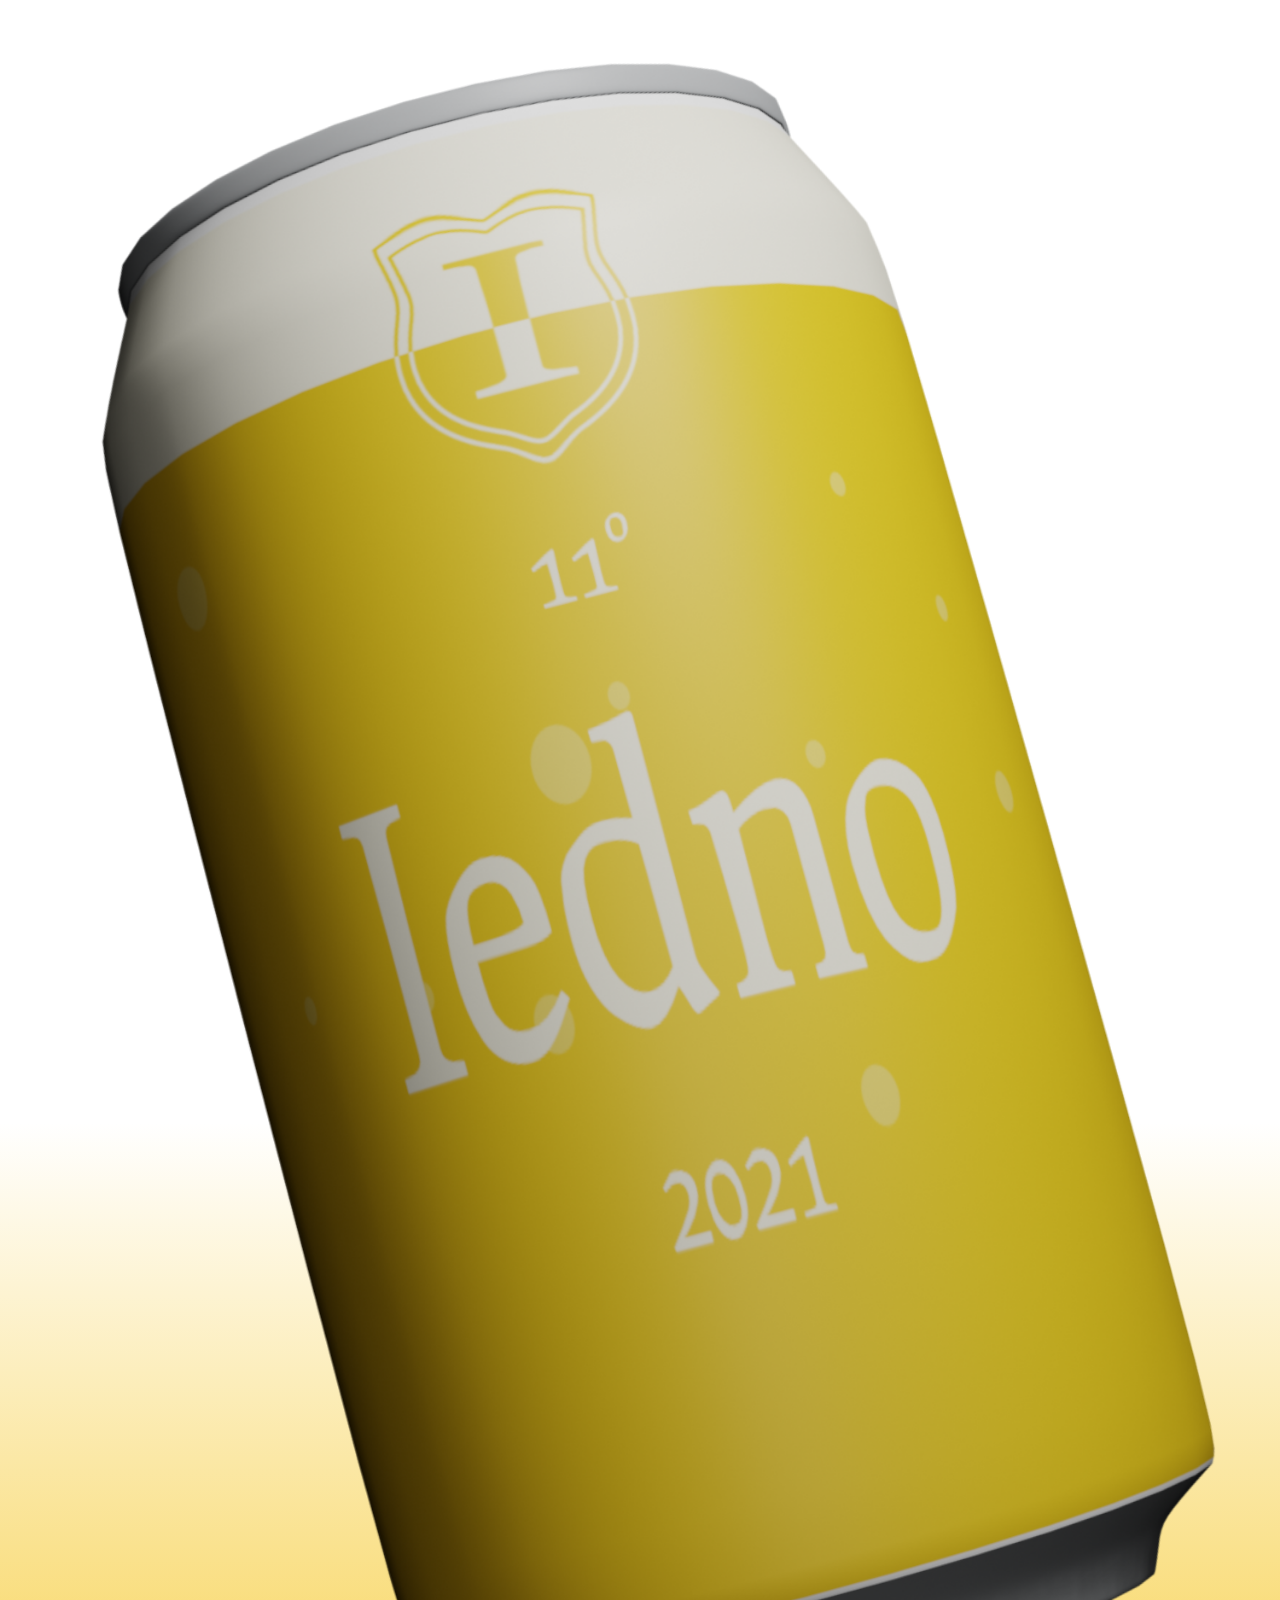
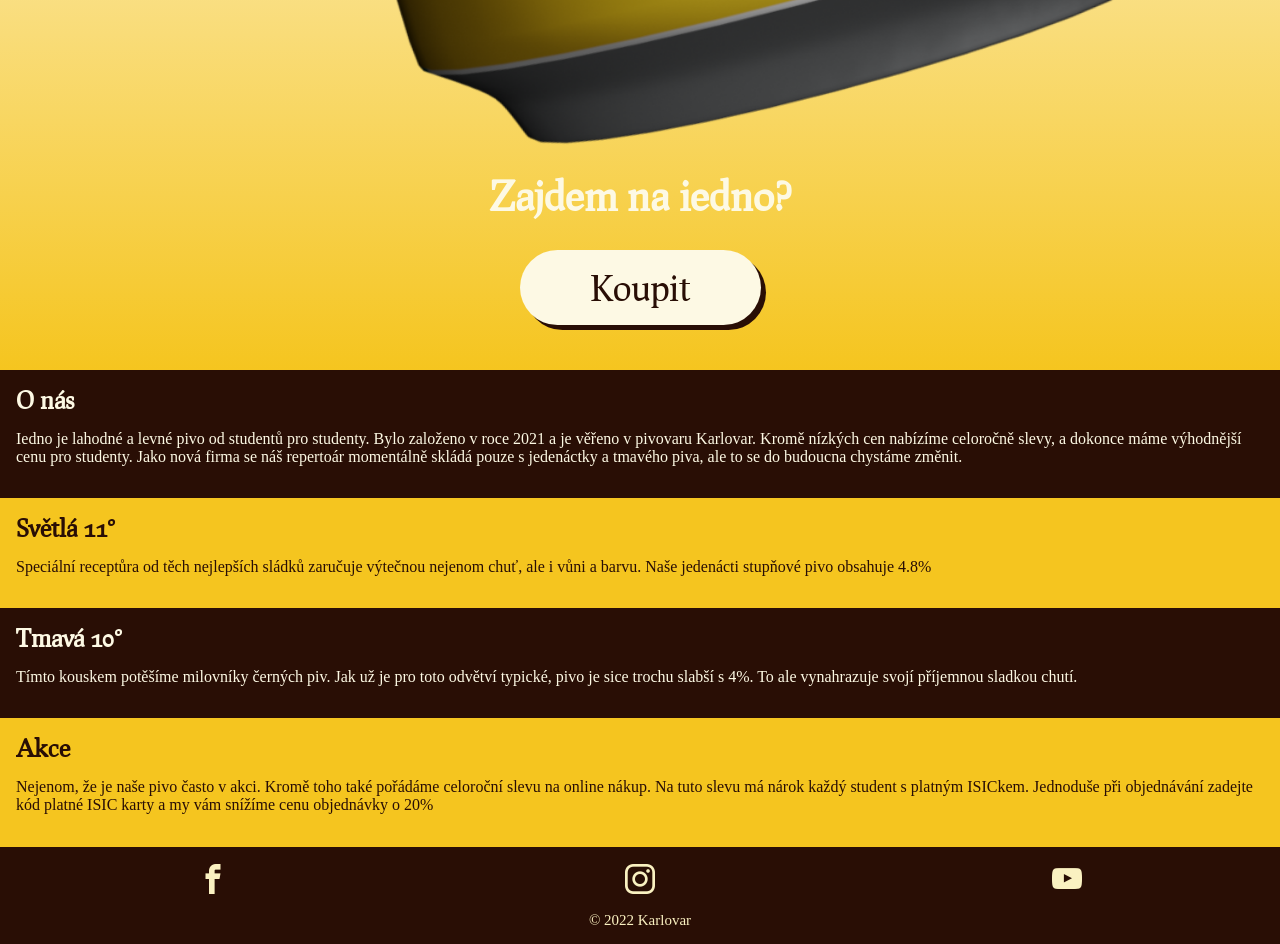
==== docs/index.html @ 0adba027 "fix2" ====
<!DOCTYPE html>
<html lang="cs">

<head>
    <meta charset="UTF-8">
    <meta http-equiv="X-UA-Compatible" content="IE=edge">
    <meta name="viewport" content="width=device-width, initial-scale=1.0">
    <link rel="stylesheet" href="styles/nomalize.css">
    <link rel="stylesheet" href="styles/components.css">
    <link rel="stylesheet" href="styles/layout.css">
    <title>Iedno</title>
</head>

<body>

    <main>
        <h1>Levné pivo Iedno, často v Akci</h1>

        <section class="uvod">
            <div class="uvod__banner">
                <div class="uvod--blok">
                    <img alt="Světlé pivo Iedno" class="banner__image" src="./images/pivo_svetle_rotate2.png">
                </div>
            </div>


            <div class="uvod__nakup">
                <h2 class="nakup__slogan">Zajdem na iedno?</h2>
                <div class="nakup__obchod">
                    <a class="obchod__odkaz" href="">
                        Koupit
                    </a>
                </div>
            </div>
        </section>


        <section class="info sekce tmave">
            <h2>O nás</h2>
            <p>Iedno je lahodné a levné pivo od studentů pro studenty. Bylo založeno v roce 2021 a je věřeno v pivovaru
                Karlovar. Kromě nízkých cen nabízíme celoročně slevy, a dokonce máme výhodnější cenu pro studenty. Jako
                nová firma se náš repertoár momentálně skládá pouze s jedenáctky a tmavého piva, ale to se do budoucna
                chystáme změnit.</p>

        </section>


        <section class="svetle_pivo sekce svetle">
            <div>
                <h2>Světlá 11°</h2>
                <p>Speciální receptůra od těch nejlepších sládků zaručuje výtečnou nejenom chuť, ale i vůni a barvu.
                    Naše jedenácti stupňové pivo obsahuje 4.8%
                </p>
            </div>

        </section>

        <section class="tmave_pivo sekce tmave">
            <h2>Tmavá 10°</h2>

            <p>Tímto kouskem potěšíme milovníky černých piv. Jak už je pro toto odvětví typické, pivo je sice trochu
                slabší s 4%. To ale vynahrazuje svojí příjemnou sladkou chutí.</p>

        </section>


        <section class="akce sekce svetle">
            <div class="akce__ISIC">
                <h2>Akce</h2>
                <p>Nejenom, že je naše pivo často v akci. Kromě toho také pořádáme celoroční slevu na online nákup.
                    Na tuto slevu má nárok každý student s platným ISICkem. Jednoduše při objednávání zadejte kód platné
                    ISIC karty a my vám snížíme cenu objednávky o 20%
                </p>
            </div>
        </section>


    </main>

    <footer>
        <ul class="footer__social_sites">
            <li class="offpage"><a href="https://www.facebook.com/"><span class="icon-facebook"></span></a></li>
            <li class="offpage"><a href="https://www.instagram.com/"><span class="icon-instagram"></span></a></li>
            <li class="offpage"><a href="https://www.youtube.com/"><span class=" icon-youtube"></span></a></li>
        </ul>

        <p class="footer__copyright">© 2022 Karlovar</p>

    </footer>
</body>

</html>
---- docs/styles/nomalize.css ----
/*! normalize.css v8.0.1 | MIT License | github.com/necolas/normalize.css */

/* Document
   ========================================================================== */

/**
 * 1. Correct the line height in all browsers.
 * 2. Prevent adjustments of font size after orientation changes in iOS.
 */

 html {
    line-height: 1.15; /* 1 */
    -webkit-text-size-adjust: 100%; /* 2 */
  }
  
  /* Sections
     ========================================================================== */
  
  /**
   * Remove the margin in all browsers.
   */
  
  body {
    margin: 0;
  }
  
  /**
   * Render the `main` element consistently in IE.
   */
  
  main {
    display: block;
  }
  
  /**
   * Correct the font size and margin on `h1` elements within `section` and
   * `article` contexts in Chrome, Firefox, and Safari.
   */
  
  h1 {
    font-size: 2em;
    margin: 0.67em 0;
  }
  
  /* Grouping content
     ========================================================================== */
  
  /**
   * 1. Add the correct box sizing in Firefox.
   * 2. Show the overflow in Edge and IE.
   */
  
  hr {
    box-sizing: content-box; /* 1 */
    height: 0; /* 1 */
    overflow: visible; /* 2 */
  }
  
  /**
   * 1. Correct the inheritance and scaling of font size in all browsers.
   * 2. Correct the odd `em` font sizing in all browsers.
   */
  
  pre {
    font-family: monospace, monospace; /* 1 */
    font-size: 1em; /* 2 */
  }
  
  /* Text-level semantics
     ========================================================================== */
  
  /**
   * Remove the gray background on active links in IE 10.
   */
  
  a {
    background-color: transparent;
  }
  
  /**
   * 1. Remove the bottom border in Chrome 57-
   * 2. Add the correct text decoration in Chrome, Edge, IE, Opera, and Safari.
   */
  
  abbr[title] {
    border-bottom: none; /* 1 */
    text-decoration: underline; /* 2 */
    text-decoration: underline dotted; /* 2 */
  }
  
  /**
   * Add the correct font weight in Chrome, Edge, and Safari.
   */
  
  b,
  strong {
    font-weight: bolder;
  }
  
  /**
   * 1. Correct the inheritance and scaling of font size in all browsers.
   * 2. Correct the odd `em` font sizing in all browsers.
   */
  
  code,
  kbd,
  samp {
    font-family: monospace, monospace; /* 1 */
    font-size: 1em; /* 2 */
  }
  
  /**
   * Add the correct font size in all browsers.
   */
  
  small {
    font-size: 80%;
  }
  
  /**
   * Prevent `sub` and `sup` elements from affecting the line height in
   * all browsers.
   */
  
  sub,
  sup {
    font-size: 75%;
    line-height: 0;
    position: relative;
    vertical-align: baseline;
  }
  
  sub {
    bottom: -0.25em;
  }
  
  sup {
    top: -0.5em;
  }
  
  /* Embedded content
     ========================================================================== */
  
  /**
   * Remove the border on images inside links in IE 10.
   */
  
  img {
    border-style: none;
  }
  
  /* Forms
     ========================================================================== */
  
  /**
   * 1. Change the font styles in all browsers.
   * 2. Remove the margin in Firefox and Safari.
   */
  
  button,
  input,
  optgroup,
  select,
  textarea {
    font-family: inherit; /* 1 */
    font-size: 100%; /* 1 */
    line-height: 1.15; /* 1 */
    margin: 0; /* 2 */
  }
  
  /**
   * Show the overflow in IE.
   * 1. Show the overflow in Edge.
   */
  
  button,
  input { /* 1 */
    overflow: visible;
  }
  
  /**
   * Remove the inheritance of text transform in Edge, Firefox, and IE.
   * 1. Remove the inheritance of text transform in Firefox.
   */
  
  button,
  select { /* 1 */
    text-transform: none;
  }
  
  /**
   * Correct the inability to style clickable types in iOS and Safari.
   */
  
  button,
  [type="button"],
  [type="reset"],
  [type="submit"] {
    -webkit-appearance: button;
  }
  
  /**
   * Remove the inner border and padding in Firefox.
   */
  
  button::-moz-focus-inner,
  [type="button"]::-moz-focus-inner,
  [type="reset"]::-moz-focus-inner,
  [type="submit"]::-moz-focus-inner {
    border-style: none;
    padding: 0;
  }
  
  /**
   * Restore the focus styles unset by the previous rule.
   */
  
  button:-moz-focusring,
  [type="button"]:-moz-focusring,
  [type="reset"]:-moz-focusring,
  [type="submit"]:-moz-focusring {
    outline: 1px dotted ButtonText;
  }
  
  /**
   * Correct the padding in Firefox.
   */
  
  fieldset {
    padding: 0.35em 0.75em 0.625em;
  }
  
  /**
   * 1. Correct the text wrapping in Edge and IE.
   * 2. Correct the color inheritance from `fieldset` elements in IE.
   * 3. Remove the padding so developers are not caught out when they zero out
   *    `fieldset` elements in all browsers.
   */
  
  legend {
    box-sizing: border-box; /* 1 */
    color: inherit; /* 2 */
    display: table; /* 1 */
    max-width: 100%; /* 1 */
    padding: 0; /* 3 */
    white-space: normal; /* 1 */
  }
  
  /**
   * Add the correct vertical alignment in Chrome, Firefox, and Opera.
   */
  
  progress {
    vertical-align: baseline;
  }
  
  /**
   * Remove the default vertical scrollbar in IE 10+.
   */
  
  textarea {
    overflow: auto;
  }
  
  /**
   * 1. Add the correct box sizing in IE 10.
   * 2. Remove the padding in IE 10.
   */
  
  [type="checkbox"],
  [type="radio"] {
    box-sizing: border-box; /* 1 */
    padding: 0; /* 2 */
  }
  
  /**
   * Correct the cursor style of increment and decrement buttons in Chrome.
   */
  
  [type="number"]::-webkit-inner-spin-button,
  [type="number"]::-webkit-outer-spin-button {
    height: auto;
  }
  
  /**
   * 1. Correct the odd appearance in Chrome and Safari.
   * 2. Correct the outline style in Safari.
   */
  
  [type="search"] {
    -webkit-appearance: textfield; /* 1 */
    outline-offset: -2px; /* 2 */
  }
  
  /**
   * Remove the inner padding in Chrome and Safari on macOS.
   */
  
  [type="search"]::-webkit-search-decoration {
    -webkit-appearance: none;
  }
  
  /**
   * 1. Correct the inability to style clickable types in iOS and Safari.
   * 2. Change font properties to `inherit` in Safari.
   */
  
  ::-webkit-file-upload-button {
    -webkit-appearance: button; /* 1 */
    font: inherit; /* 2 */
  }
  
  /* Interactive
     ========================================================================== */
  
  /*
   * Add the correct display in Edge, IE 10+, and Firefox.
   */
  
  details {
    display: block;
  }
  
  /*
   * Add the correct display in all browsers.
   */
  
  summary {
    display: list-item;
  }
  
  /* Misc
     ========================================================================== */
  
  /**
   * Add the correct display in IE 10+.
   */
  
  template {
    display: none;
  }
  
  /**
   * Add the correct display in IE 10.
   */
  
  [hidden] {
    display: none;
  }
---- docs/styles/components.css ----
:root {
    --light1: #FDF9E4;
    --light2: #f5c51f;
    --dark1: #faf1c1;
    --dark2: #290e05;
  }
  

@font-face {
  font-family: 'Prociono';
  src: url(/fonts/Prociono.ttf); 
}



@font-face {
    font-family: 'icomoon';
    src:  url('../fonts/icomoon.eot?p568vt');
    src:  url('../fonts/icomoon.eot?p568vt#iefix') format('embedded-opentype'),
      url('../fonts/icomoon.ttf?p568vt') format('truetype'),
      url('../fonts/icomoon.woff?p568vt') format('woff'),
      url('../fonts/icomoon.svg?p568vt#icomoon') format('svg');
    font-weight: normal;
    font-style: normal;
    font-display: block;
  }
  
  [class^="icon-"], [class*=" icon-"] {
    /* use !important to prevent issues with browser extensions that change fonts */
    font-family: 'icomoon' !important;
    font-style: normal;
    font-weight: normal;
    font-variant: normal;
    text-transform: none;
    line-height: 1;
    
    /* Enable Ligatures ================ */
    letter-spacing: 0;
    -webkit-font-feature-settings: "liga";
    -moz-font-feature-settings: "liga=1";
    -moz-font-feature-settings: "liga";
    -ms-font-feature-settings: "liga" 1;
    font-feature-settings: "liga";
    -webkit-font-variant-ligatures: discretionary-ligatures;
    font-variant-ligatures: discretionary-ligatures;
  
    /* Better Font Rendering =========== */
    -webkit-font-smoothing: antialiased;
    -moz-osx-font-smoothing: grayscale;
  }
  
  .icon-facebook:before {
    content: "\ea90";
  }
  .icon-instagram:before {
    content: "\ea92";
  }
  .icon-youtube:before {
    content: "\ea9d";
  }
---- docs/styles/layout.css ----
html {
    scroll-behavior: smooth;
    height: 100%;
    scroll-behavior: smooth;
}


body {
    font-family: 'Prociono';
    font-size: 12pt;

}

a {
    text-decoration: none;
    color: unset;
}

p{
    padding: 1em 0;
    margin: unset;
    font-family: Cambria;

}
h1{

    position: absolute;
    left: -9999px;

}
h2{
    margin: unset;



}

ul{
    list-style: none;
    margin: unset;
}




.uvod--block{
    display: block;


}

.uvod__banner{
    display: flex;
    justify-content: center;


}


.uvod__banner img{
    display: block;
    max-width: 100vw;

    padding: 5vh 0 0 0;
    margin-bottom: -70vh;

}


.uvod__nakup{
    background-image: linear-gradient(to bottom, rgba(245, 197, 31, 0), rgba(245, 197, 31, 1));
    padding: 70vh 0 5vh 0;

}

.nakup__slogan{
    text-align: center;
    padding-top: 0.5em;
    color: var(--light1);
    font-size: 40px;

}


.nakup__obchod{
display: flex;
flex-direction: row;
justify-content: center;
margin-top: 2em;

}

.obchod__odkaz{
    color: var(--dark2);
    background-color: var(--light1);
    font-size: 35px;
    padding: 0.5em 2em;
    border-radius: 2em;
    box-shadow: 5px 5px var(--dark2);

}

.sekce{
    padding: 1em;


}

.tmave{
    color: var(--light1);
    background-color: var(--dark2);

}

.svetle{
    color: var(--dark2);
    background-color: var(--light2);


}







footer{
    background-color: var(--dark2);
    padding: 1em 0 0 0;
    color: var(--dark1);
}


.footer__social_sites{
    display: flex;
    flex-direction: row;
    justify-content: space-around;
    padding: 0;

}

.footer__social_sites li{

    font-size: 30px;


}

.footer__copyright{
    font-size: 15px;
    text-align: center;


}
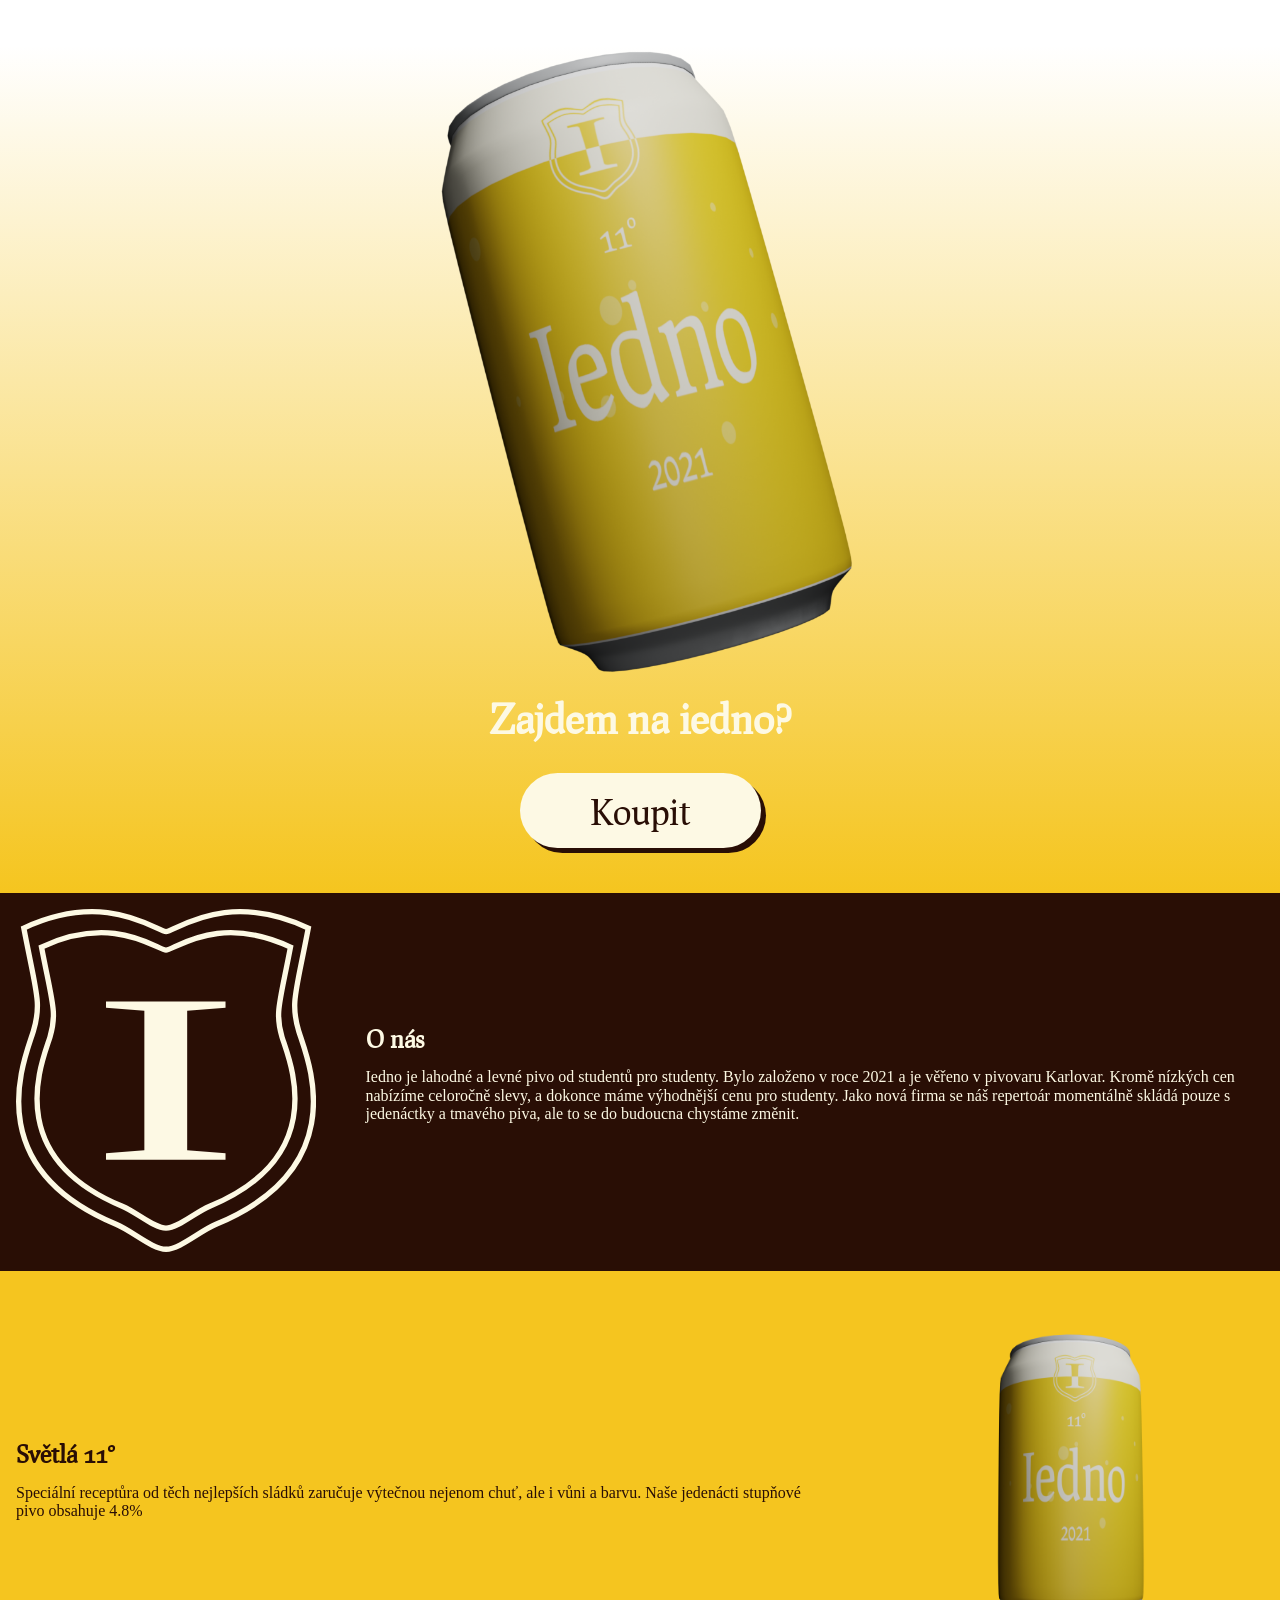
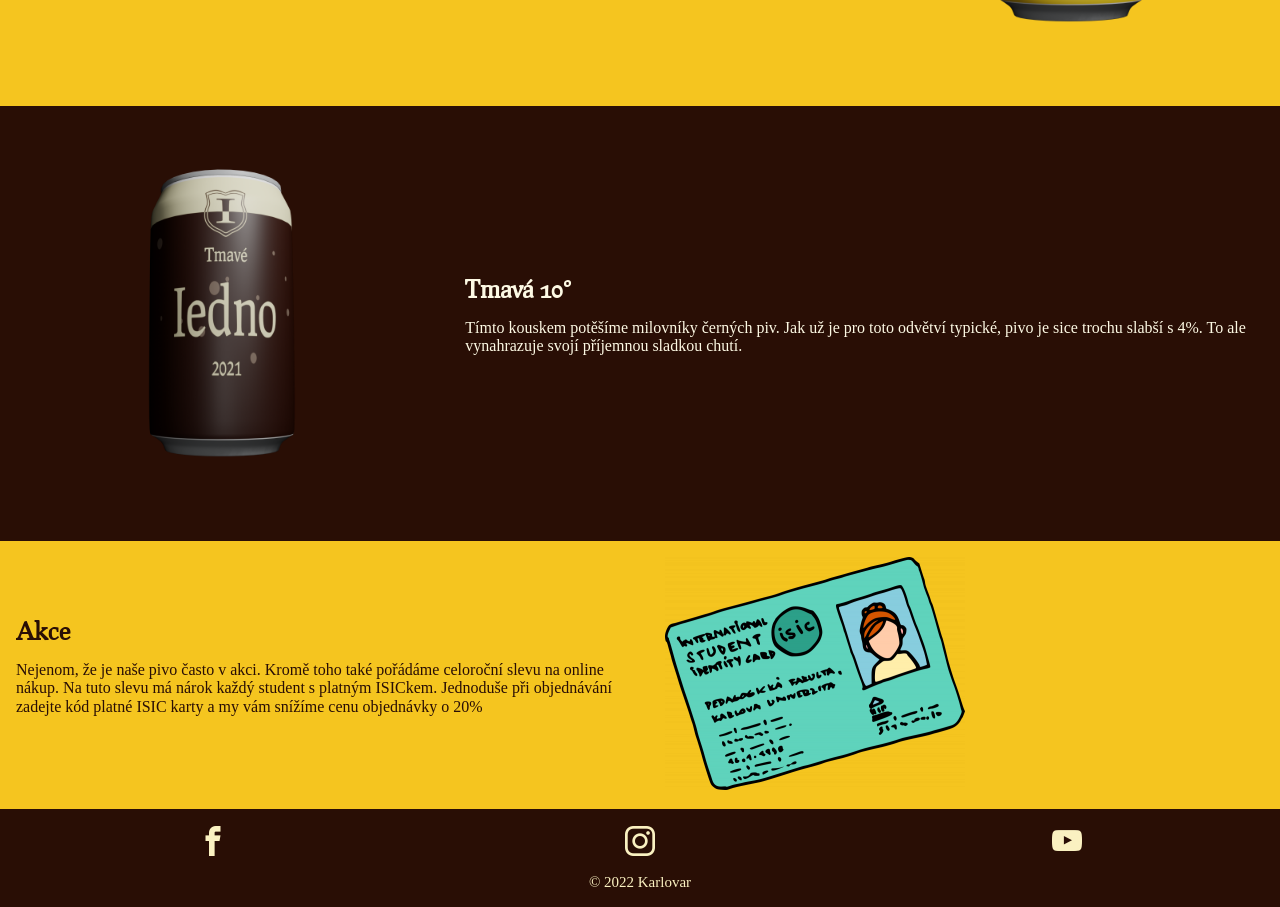
==== commit f24fedec: "tablet" ====
--- a/docs/index.html
+++ b/docs/index.html
@@ -36,41 +36,69 @@
 
 
         <section class="info sekce tmave">
-            <h2>O nás</h2>
-            <p>Iedno je lahodné a levné pivo od studentů pro studenty. Bylo založeno v roce 2021 a je věřeno v pivovaru
-                Karlovar. Kromě nízkých cen nabízíme celoročně slevy, a dokonce máme výhodnější cenu pro studenty. Jako
-                nová firma se náš repertoár momentálně skládá pouze s jedenáctky a tmavého piva, ale to se do budoucna
-                chystáme změnit.</p>
+
+            <div class="sekce__logo big_image">
+                <img alt="Logo Iedno" src="./images/drawing.svg">
+
+            </div>
+
+            <div class="sekce__text">
+                <h2>O nás</h2>
+                <p>Iedno je lahodné a levné pivo od studentů pro studenty. Bylo založeno v roce 2021 a je věřeno v
+                    pivovaru
+                    Karlovar. Kromě nízkých cen nabízíme celoročně slevy, a dokonce máme výhodnější cenu pro studenty.
+                    Jako
+                    nová firma se náš repertoár momentálně skládá pouze s jedenáctky a tmavého piva, ale to se do
+                    budoucna
+                    chystáme změnit.</p>
+            </div>
 
         </section>
 
 
         <section class="svetle_pivo sekce svetle">
-            <div>
+
+
+            <div class="sekce__text">
                 <h2>Světlá 11°</h2>
                 <p>Speciální receptůra od těch nejlepších sládků zaručuje výtečnou nejenom chuť, ale i vůni a barvu.
                     Naše jedenácti stupňové pivo obsahuje 4.8%
                 </p>
             </div>
 
+            <div class="sekce__pivo big_image">
+                <img class="pivo__ukazka" alt="Svete pivo Iedno" src="./images/pivo_svetle.png">
+
+            </div>
+
         </section>
 
         <section class="tmave_pivo sekce tmave">
-            <h2>Tmavá 10°</h2>
+            <div class="sekce__pivo big_image">
+                <img class="pivo__ukazka" alt="Tmavé pivo Iedno" src="./images/pivo_tmave.png">
 
-            <p>Tímto kouskem potěšíme milovníky černých piv. Jak už je pro toto odvětví typické, pivo je sice trochu
-                slabší s 4%. To ale vynahrazuje svojí příjemnou sladkou chutí.</p>
+            </div>
+            <div class="sekce__text">
+                <h2>Tmavá 10°</h2>
 
+                <p>Tímto kouskem potěšíme milovníky černých piv. Jak už je pro toto odvětví typické, pivo je sice trochu
+                    slabší s 4%. To ale vynahrazuje svojí příjemnou sladkou chutí.</p>
+            </div>
         </section>
 
 
         <section class="akce sekce svetle">
-            <div class="akce__ISIC">
+            <div class="sekce__text akce__ISIC">
                 <h2>Akce</h2>
                 <p>Nejenom, že je naše pivo často v akci. Kromě toho také pořádáme celoroční slevu na online nákup.
                     Na tuto slevu má nárok každý student s platným ISICkem. Jednoduše při objednávání zadejte kód platné
                     ISIC karty a my vám snížíme cenu objednávky o 20%
                 </p>
+            </div>
+
+            <div class="sekce__isic big_image">
+                <img class="pivo__ukazka" alt="Svete pivo Iedno" src="./images/isic-300x233.png">
+
             </div>
         </section>
 
--- a/docs/styles/layout.css
+++ b/docs/styles/layout.css
@@ -60,7 +60,7 @@
 .uvod__banner img{
     display: block;
     max-width: 100vw;
-
+    max-height: 70vh;
     padding: 5vh 0 0 0;
     margin-bottom: -70vh;
 
@@ -152,4 +152,63 @@
     text-align: center;
 
 
+}
+
+
+.big_image{
+
+    display: none;
+
+}
+
+
+@media (min-width: 600px) {
+
+    .big_image{
+
+        display: unset;
+    
+    }
+    .sekce{
+
+        display: grid;
+        grid-gap: 50px;
+    }
+
+    .info{
+
+        grid-template-columns: 1fr 3fr;
+
+    }
+
+    .svetle_pivo{
+        grid-template-columns:  2fr 1fr;
+    }
+
+    .tmave_pivo{
+        grid-template-columns:  1fr 2fr;
+
+
+    }
+
+    .akce{
+
+        grid-template-columns:  1fr 1fr;
+
+    }
+
+
+
+    .pivo__ukazka{
+        max-width: 100%;
+
+
+    }
+
+    .sekce__text{
+        display: flex;
+        flex-direction: column;
+        justify-content: center;
+        
+    }
 }
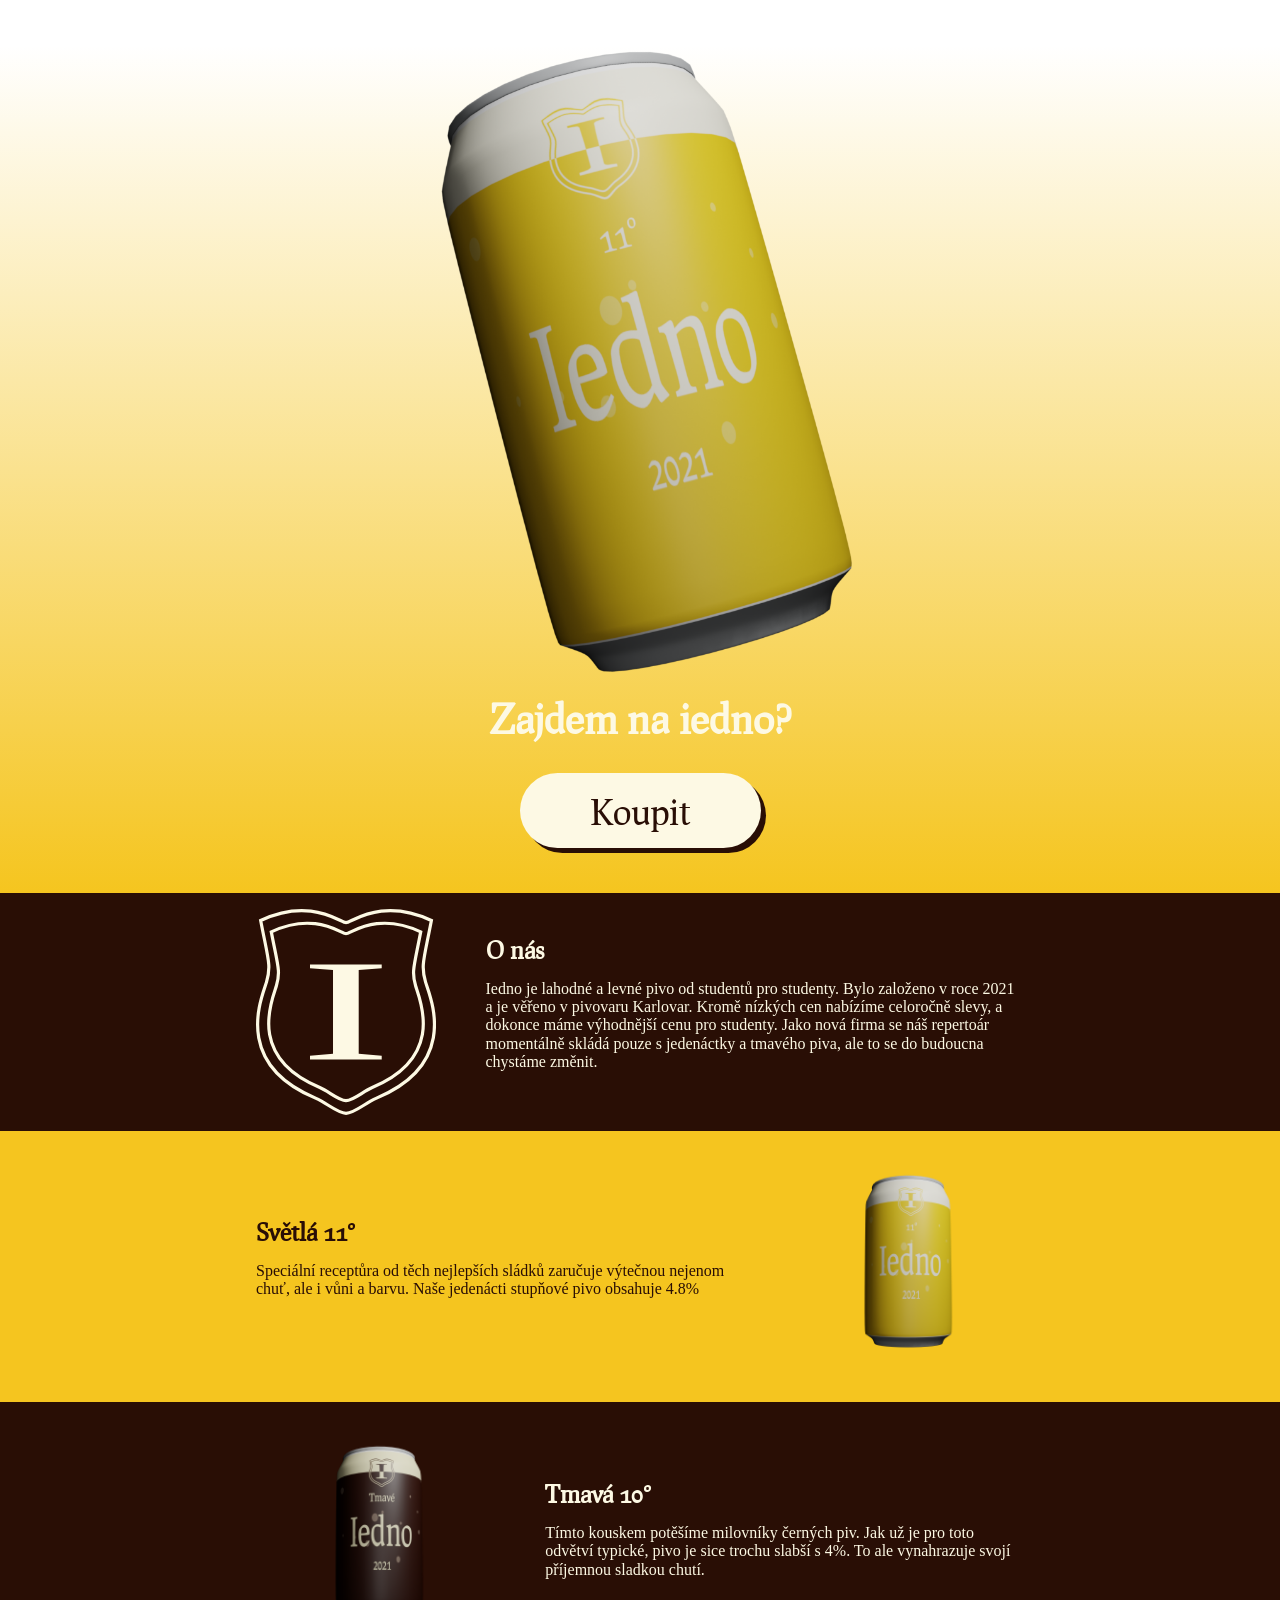
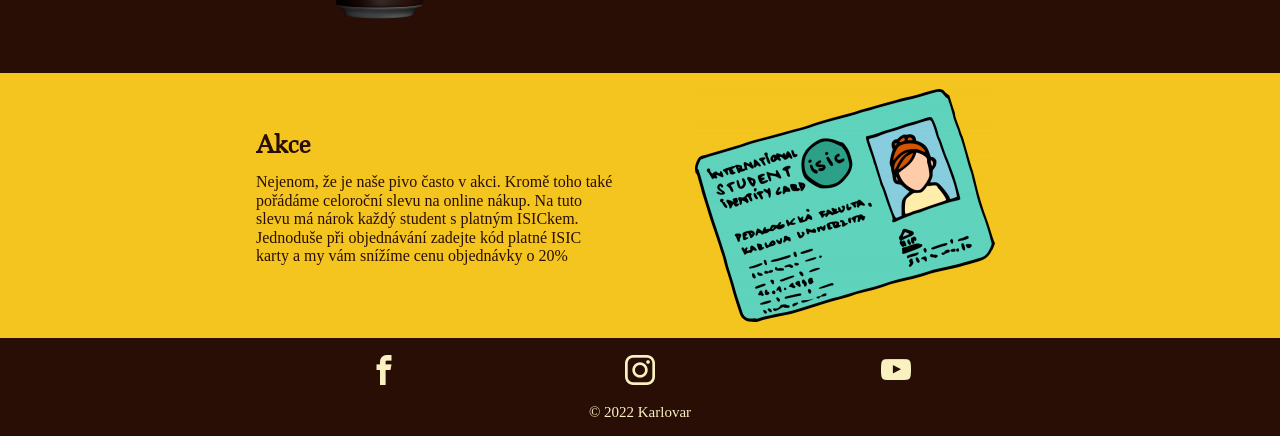
==== commit 11344df3: "PC" ====
--- a/docs/index.html
+++ b/docs/index.html
@@ -46,7 +46,8 @@
                 <h2>O nás</h2>
                 <p>Iedno je lahodné a levné pivo od studentů pro studenty. Bylo založeno v roce 2021 a je věřeno v
                     pivovaru
-                    Karlovar. Kromě nízkých cen nabízíme celoročně slevy, a dokonce máme výhodnější cenu pro studenty.
+                    Karlovar. Kromě nízkých cen nabízíme celoročně slevy, a dokonce máme výhodnější cenu pro
+                    studenty.
                     Jako
                     nová firma se náš repertoár momentálně skládá pouze s jedenáctky a tmavého piva, ale to se do
                     budoucna
@@ -106,12 +107,13 @@
     </main>
 
     <footer>
-        <ul class="footer__social_sites">
-            <li class="offpage"><a href="https://www.facebook.com/"><span class="icon-facebook"></span></a></li>
-            <li class="offpage"><a href="https://www.instagram.com/"><span class="icon-instagram"></span></a></li>
-            <li class="offpage"><a href="https://www.youtube.com/"><span class=" icon-youtube"></span></a></li>
-        </ul>
-
+        <div class="footer--center">
+            <ul class="footer__social_sites">
+                <li class="offpage"><a href="https://www.facebook.com/"><span class="icon-facebook"></span></a></li>
+                <li class="offpage"><a href="https://www.instagram.com/"><span class="icon-instagram"></span></a></li>
+                <li class="offpage"><a href="https://www.youtube.com/"><span class=" icon-youtube"></span></a></li>
+            </ul>
+        </div>
         <p class="footer__copyright">© 2022 Karlovar</p>
 
     </footer>
--- a/docs/styles/layout.css
+++ b/docs/styles/layout.css
@@ -129,6 +129,7 @@
     background-color: var(--dark2);
     padding: 1em 0 0 0;
     color: var(--dark1);
+
 }
 
 
@@ -141,7 +142,7 @@
 }
 
 .footer__social_sites li{
-
+   
     font-size: 30px;
 
 
@@ -155,6 +156,7 @@
 }
 
 
+
 .big_image{
 
     display: none;
@@ -163,10 +165,11 @@
 
 
 @media (min-width: 600px) {
-
+    
     .big_image{
 
-        display: unset;
+        display: flex;
+        justify-content: center;
     
     }
     .sekce{
@@ -211,4 +214,18 @@
         justify-content: center;
         
     }
-}+
+    .footer__social_sites{
+    padding: 0 20vw ;
+    }
+
+
+}   
+@media (min-width: 880px) {
+
+.sekce{
+        padding: 1em 20vw;
+
+    }
+
+    }
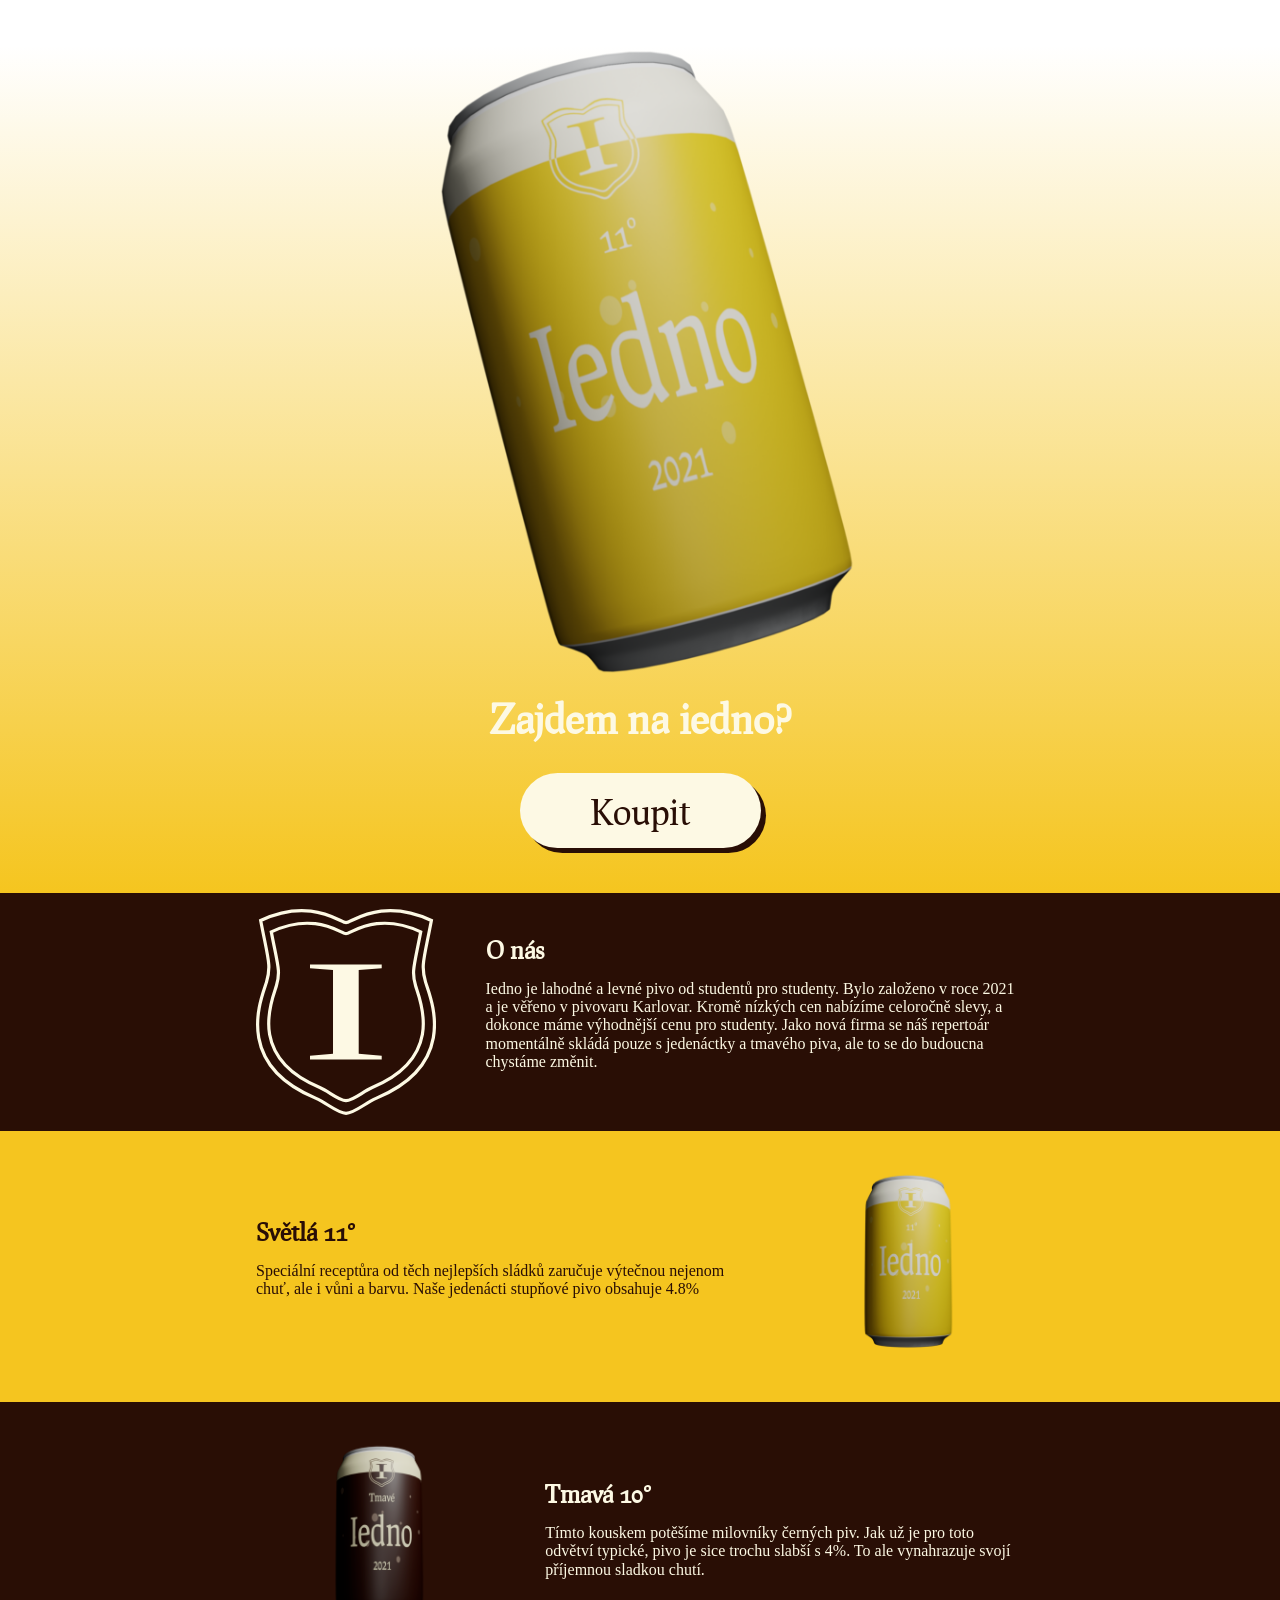
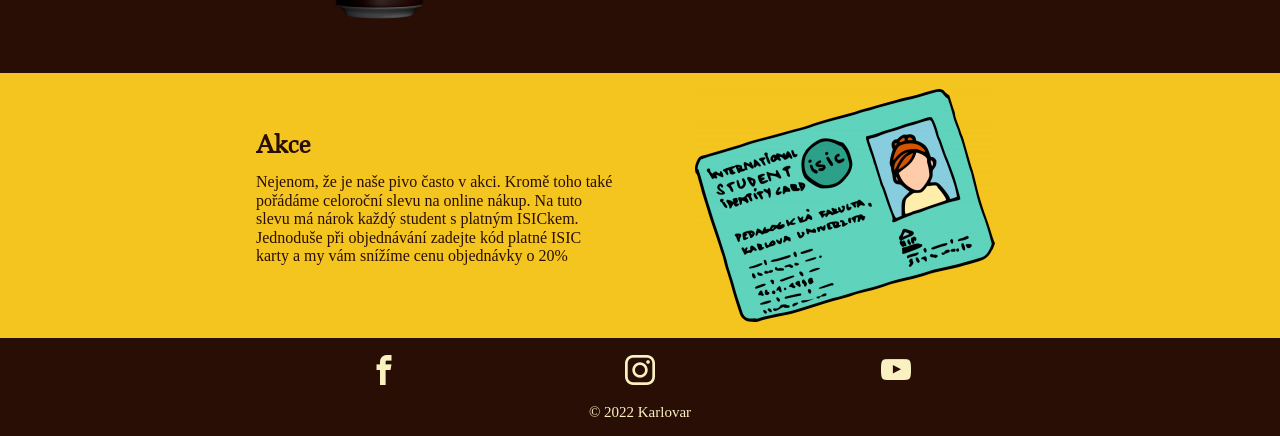
==== commit 10c74762: "pridani gtag.js" ====
--- a/docs/index.html
+++ b/docs/index.html
@@ -2,6 +2,19 @@
 <html lang="cs">
 
 <head>
+    <!-- Global site tag (gtag.js) - Google Analytics -->
+    <script async src="https://www.googletagmanager.com/gtag/js?id=G-T2SKMEPCSC"></script>
+    <script>
+        window.dataLayer = window.dataLayer || [];
+
+        function gtag() {
+            dataLayer.push(arguments);
+        }
+        gtag('js', new Date());
+
+        gtag('config', 'G-T2SKMEPCSC');
+    </script>
+
     <meta charset="UTF-8">
     <meta http-equiv="X-UA-Compatible" content="IE=edge">
     <meta name="viewport" content="width=device-width, initial-scale=1.0">
